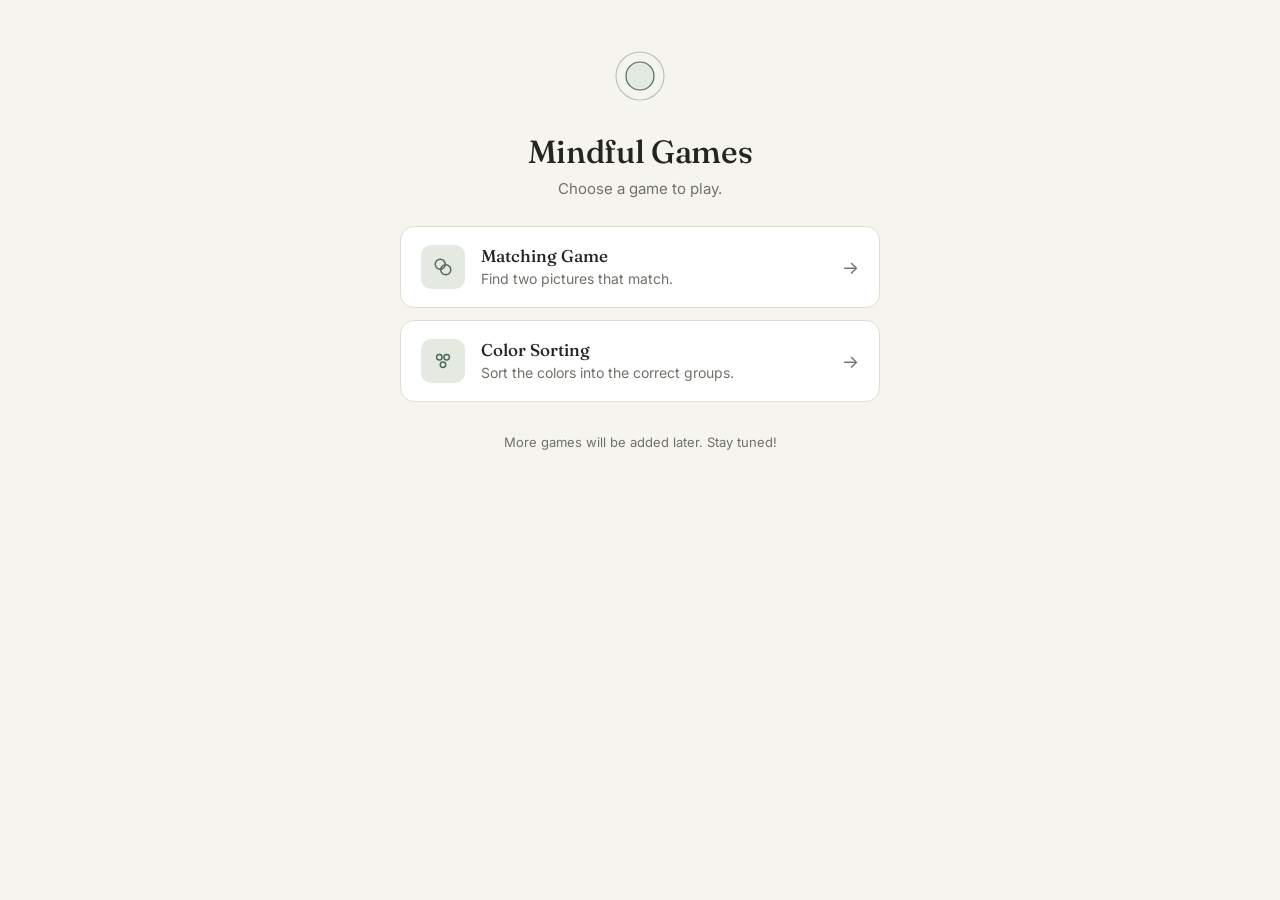
==== index.html @ 6a3053bf "Add files via upload" ====
<!DOCTYPE html>
<html lang="en">
<head>
<meta charset="UTF-8">
<meta name="viewport" content="width=device-width, initial-scale=1.0">
<title>Mindful Games</title>
<link rel="preconnect" href="https://fonts.googleapis.com">
<link rel="preconnect" href="https://fonts.gstatic.com" crossorigin>
<link rel="stylesheet" href="style.css">
</head>

<body>

  <main class="game-container menu-container">

    <div class="menu-badge" aria-hidden="true">
      <svg viewBox="0 0 56 56">
        <circle class="ring-outer" cx="28" cy="28" r="24"></circle>
        <circle class="ring-inner" cx="28" cy="28" r="14"></circle>
      </svg>
    </div>

    <h1>Mindful Games</h1>

    <p class="instructions">Choose a game to play.</p>

    <div class="game-selection">

      <a href="matching.html" class="game-option">
        <div class="game-icon">
          <svg viewBox="0 0 24 24" fill="none" stroke-width="1.6" stroke-linecap="round" stroke-linejoin="round">
            <circle cx="9" cy="9" r="5.5"></circle>
            <circle cx="15" cy="15" r="5.5"></circle>
          </svg>
        </div>
        <div class="game-option-text">
          <h2>Matching Game</h2>
          <p>Find two pictures that match.</p>
        </div>
        <span class="game-arrow" aria-hidden="true">&rarr;</span>
      </a>

      <a href="sorting.html" class="game-option">
        <div class="game-icon">
          <svg viewBox="0 0 24 24" fill="none" stroke-width="1.6" stroke-linecap="round" stroke-linejoin="round">
            <circle cx="8" cy="8" r="3"></circle>
            <circle cx="16" cy="8" r="3"></circle>
            <circle cx="12" cy="16" r="3"></circle>
          </svg>
        </div>
        <div class="game-option-text">
          <h2>Color Sorting</h2>
          <p>Sort the colors into the correct groups.</p>
        </div>
        <span class="game-arrow" aria-hidden="true">&rarr;</span>
      </a>

    </div>

    <p class="menu-note">More games will be added later. Stay tuned!</p>

  </main>

</body>
</html>
---- style.css ----
@import url('https://fonts.googleapis.com/css2?family=Fraunces:opsz,wght@9..144,400;9..144,500;9..144,600&family=Inter:wght@400;500;600&display=swap');

:root{
  --bg: #F6F4EE;
  --surface: #FFFFFF;
  --text-primary: #23261F;
  --text-secondary: #6E7268;
  --accent: #4C6B57;
  --accent-soft: #E4EAE1;
  --border: #E2DDCF;
  --border-hover: #C9C2AE;
  --radius: 14px;

  --success: #4C6B57;
  --success-soft: #E4EAE1;
  --retry: #B5654A;
  --retry-soft: #F3E4DD;
}

*{ box-sizing: border-box; }

body{
  margin: 0;
  min-height: 100vh;
  display: flex;
  align-items: flex-start;
  justify-content: center;
  background: var(--bg);
  color: var(--text-primary);
  font-family: 'Inter', -apple-system, BlinkMacSystemFont, sans-serif;
  padding: 48px 20px;
}

.game-container{
  width: 100%;
  max-width: 560px;
}

/* back link */

.back-link{
  display: inline-flex;
  align-items: center;
  gap: 4px;
  font-size: 14px;
  color: var(--text-secondary);
  text-decoration: none;
  margin-bottom: 24px;
  transition: color 0.2s ease;
}

.back-link:hover{
  color: var(--accent);
}

/* headings */

h1{
  font-family: 'Fraunces', serif;
  font-weight: 500;
  font-size: 32px;
  letter-spacing: -0.01em;
  text-align: center;
  margin: 0 0 8px;
  color: var(--text-primary);
}

.instructions{
  text-align: center;
  font-size: 15px;
  color: var(--text-secondary);
  margin: 0 0 28px;
}

/* status */

.status-bar{
  display: flex;
  align-items: center;
  justify-content: space-between;
  gap: 16px;
  background: var(--surface);
  border: 1px solid var(--border);
  border-radius: var(--radius);
  padding: 14px 20px;
  margin-bottom: 20px;
}

.level-display{
  font-family: 'Fraunces', serif;
  font-weight: 500;
  font-size: 16px;
  margin: 0;
  color: var(--text-primary);
}

.stats{
  display: flex;
  gap: 24px;
}

.stat{
  display: flex;
  flex-direction: column;
  align-items: flex-end;
}

.stat-label{
  font-size: 12px;
  color: var(--text-secondary);
}

.stat-value{
  font-size: 15px;
  font-weight: 600;
  color: var(--accent);
}

/* message */

.message{
  text-align: center;
  font-size: 14px;
  color: var(--text-secondary);
  background: var(--accent-soft);
  border-radius: var(--radius);
  padding: 12px 16px;
  margin: 0 0 24px;
  transition: background 0.2s ease, color 0.2s ease;
}

.message.message-success{
  background: var(--success-soft);
  color: var(--success);
}

.message.message-retry{
  background: var(--retry-soft);
  color: var(--retry);
}

/* matching game */

.game-board{
  display: grid;
  gap: 12px;
  margin-bottom: 28px;
}

.card{
  aspect-ratio: 1 / 1;
  display: flex;
  align-items: center;
  justify-content: center;
  font-size: 44px;
  background: var(--surface);
  border: 1px solid var(--border);
  border-radius: var(--radius);
  cursor: pointer;
  transition: border-color 0.2s ease, transform 0.15s ease, box-shadow 0.2s ease;
  padding: 0;
}

.card:hover:not(:disabled){
  border-color: var(--border-hover);
  transform: translateY(-1px);
  box-shadow: 0 4px 16px rgba(35, 38, 31, 0.06);
}

.card:focus-visible{
  outline: 2px solid var(--accent);
  outline-offset: 2px;
}

.card-back{
  color: var(--text-secondary);
  font-family: 'Fraunces', serif;
  font-size: 20px;
}

.card.flipped{
  border-color: var(--accent);
  background: var(--accent-soft);
}

.card.mismatch{
  border-color: var(--retry);
  background: var(--retry-soft);
}

.card.matched{
  border-color: var(--accent);
  background: var(--success-soft);
  opacity: 0.6;
  cursor: default;
  transform: none;
  box-shadow: none;
}

.game-board.game-won .card{
  animation: settle 0.4s ease;
}

@keyframes settle{
  0% { transform: scale(1); }
  50% { transform: scale(1.03); }
  100% { transform: scale(1); }
}

/* sorting game */

.sorting-label{
  text-align: center;
  font-size: 14px;
  color: var(--text-secondary);
  margin: 0 0 12px;
}

.color-items{
  display: flex;
  flex-wrap: wrap;
  justify-content: center;
  gap: 18px;
  margin-bottom: 28px;
}

.color-item{
  width: 100px;
  height: 100px;
  border-radius: 50%;
  border: 3.5px solid var(--surface);
  box-shadow: 0 0 0 1px var(--border);
  cursor: pointer;
  padding: 0;
  transition: transform 0.15s ease, box-shadow 0.2s ease;
}

.color-item:hover:not(:disabled){
  transform: translateY(-2px);
}

.color-item:focus-visible{
  outline: 2px solid var(--accent);
  outline-offset: 2px;
}

.color-item.selected{
  box-shadow: 0 0 0 5px var(--accent);
  transform: translateY(-2px);
}

.color-item.sorted{
  opacity: 0.3;
  cursor: default;
  transform: none;
  box-shadow: 0 0 0 1px var(--border);
}

.color-bins{
  display: flex;
  flex-wrap: wrap;
  justify-content: center;
  gap: 16px;
  margin-bottom: 28px;
}

.color-bin{
  display: flex;
  align-items: center;
  gap: 14px;
  padding: 18px 26px;
  background: var(--surface);
  border: 1px solid var(--border);
  border-radius: var(--radius);
  cursor: pointer;
  font-family: 'Inter', sans-serif;
  transition: border-color 0.2s ease, transform 0.15s ease, box-shadow 0.2s ease;
}

.color-bin:hover{
  border-color: var(--border-hover);
  transform: translateY(-1px);
  box-shadow: 0 4px 16px rgba(35, 38, 31, 0.06);
}

.color-bin:focus-visible{
  outline: 2px solid var(--accent);
  outline-offset: 2px;
}

.bin-color{
  width: 32px;
  height: 32px;
  border-radius: 50%;
  flex-shrink: 0;
}

.bin-name{
  font-size: 20px;
  color: var(--text-primary);
}

.color-bin.correct-bin{
  border-color: var(--accent);
  background: var(--success-soft);
}

.color-bin.incorrect-bin{
  border-color: var(--retry);
  background: var(--retry-soft);
}

/* buttons */

.button-container{
  display: flex;
  justify-content: center;
  gap: 12px;
}

.next-level-button,
.restart-button{
  font-family: 'Inter', sans-serif;
  font-size: 14px;
  font-weight: 500;
  padding: 12px 24px;
  border-radius: var(--radius);
  cursor: pointer;
  transition: transform 0.15s ease, box-shadow 0.2s ease, background 0.2s ease;
}

.next-level-button{
  background: var(--accent);
  color: var(--surface);
  border: 1px solid var(--accent);
}

.next-level-button:hover{
  transform: translateY(-1px);
  box-shadow: 0 4px 16px rgba(35, 38, 31, 0.12);
}

.restart-button{
  background: var(--surface);
  color: var(--text-primary);
  border: 1px solid var(--border);
}

.restart-button:hover{
  border-color: var(--border-hover);
  transform: translateY(-1px);
  box-shadow: 0 4px 16px rgba(35, 38, 31, 0.06);
}

.next-level-button:focus-visible,
.restart-button:focus-visible{
  outline: 2px solid var(--accent);
  outline-offset: 2px;
}

/* main page */

.menu-container{
  width: 100%;
  max-width: 480px;
}

.menu-badge{
  width: 56px;
  height: 56px;
  margin: 0 auto 28px;
  position: relative;
}
.menu-badge svg{ width: 100%; height: 100%; display: block; }
.menu-badge .ring-outer{
  fill: none;
  stroke: var(--accent);
  stroke-width: 1.2;
  opacity: 0.35;
  transform-origin: center;
  animation: breathe 4.5s ease-in-out infinite;
}
.menu-badge .ring-inner{
  fill: var(--accent-soft);
  stroke: var(--accent);
  stroke-width: 1.2;
}
@keyframes breathe{
  0%, 100% { transform: scale(0.85); opacity: 0.25; }
  50% { transform: scale(1); opacity: 0.5; }
}
@media (prefers-reduced-motion: reduce){
  .menu-badge .ring-outer{ animation: none; }
}

.game-selection{
  display: flex;
  flex-direction: column;
  gap: 12px;
}

.game-option{
  display: flex;
  align-items: center;
  gap: 16px;
  padding: 18px 20px;
  background: var(--surface);
  border: 1px solid var(--border);
  border-radius: var(--radius);
  text-decoration: none;
  color: inherit;
  transition: border-color 0.2s ease, transform 0.2s ease, box-shadow 0.2s ease;
}

.game-option:hover{
  border-color: var(--border-hover);
  transform: translateY(-1px);
  box-shadow: 0 4px 16px rgba(35, 38, 31, 0.06);
}

.game-option:focus-visible{
  outline: 2px solid var(--accent);
  outline-offset: 2px;
}

.game-icon{
  flex-shrink: 0;
  width: 44px;
  height: 44px;
  border-radius: 10px;
  background: var(--accent-soft);
  display: flex;
  align-items: center;
  justify-content: center;
}

.game-icon svg{
  width: 22px;
  height: 22px;
  stroke: var(--accent);
}

.game-option-text{
  flex: 1;
  min-width: 0;
}

.game-option-text h2{
  font-family: 'Fraunces', serif;
  font-weight: 500;
  font-size: 17px;
  margin: 0 0 3px;
  color: var(--text-primary);
}

.game-option-text p{
  font-size: 14px;
  color: var(--text-secondary);
  margin: 0;
  line-height: 1.4;
}

.game-arrow{
  flex-shrink: 0;
  color: var(--text-secondary);
  font-size: 18px;
  transition: transform 0.2s ease, color 0.2s ease;
}

.game-option:hover .game-arrow{
  transform: translateX(3px);
  color: var(--accent);
}

.menu-note{
  text-align: center;
  font-size: 13px;
  color: var(--text-secondary);
  margin: 32px 0 0;
}
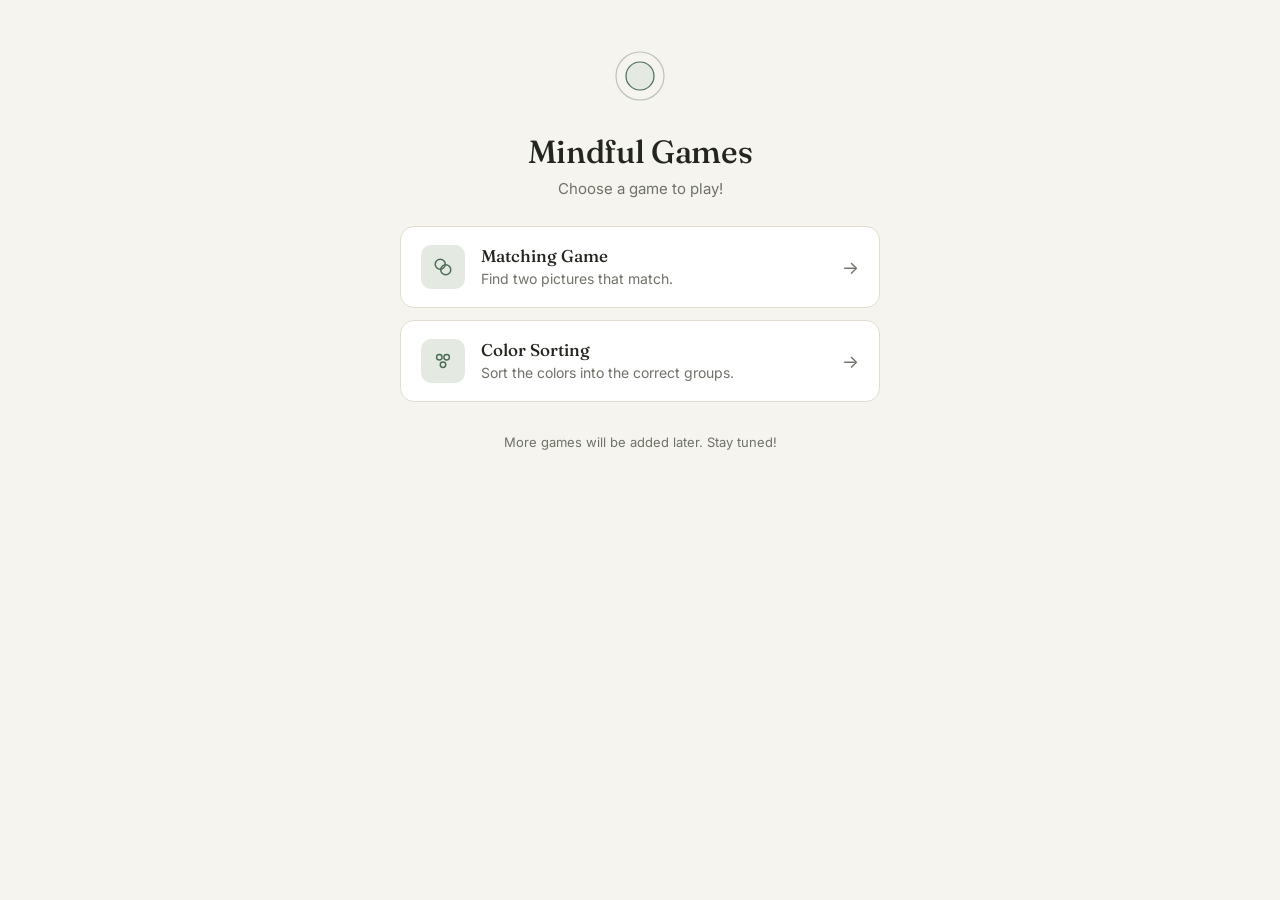
==== commit 49a1e436: "Update games and add new features" ====
--- a/index.html
+++ b/index.html
@@ -22,7 +22,7 @@
 
     <h1>Mindful Games</h1>
 
-    <p class="instructions">Choose a game to play.</p>
+    <p class="instructions">Choose a game to play!</p>
 
     <div class="game-selection">
 
--- a/style.css
+++ b/style.css
@@ -118,15 +118,27 @@
 
 /* message */
 
-.message{
+.message {
   text-align: center;
-  font-size: 14px;
+
+  /* Bigger, easier-to-read text */
+  font-size: 20px;
+  font-weight: 600;
+  line-height: 1.5;
+
   color: var(--text-secondary);
   background: var(--accent-soft);
+
   border-radius: var(--radius);
-  padding: 12px 16px;
+
+  /* Makes the message box larger too */
+  padding: 18px 20px;
+
   margin: 0 0 24px;
-  transition: background 0.2s ease, color 0.2s ease;
+
+  transition:
+    background 0.2s ease,
+    color 0.2s ease;
 }
 
 .message.message-success{
@@ -477,4 +489,447 @@
   font-size: 13px;
   color: var(--text-secondary);
   margin: 32px 0 0;
+}
+
+/* progress */
+
+.progress-section {
+  margin-bottom: 18px;
+}
+
+.progress-info {
+  display: flex;
+  justify-content: space-between;
+  align-items: center;
+
+  margin-bottom: 7px;
+
+  font-size: 12px;
+  font-weight: 500;
+
+  color: var(--text-secondary);
+}
+
+.progress-track {
+  width: 100%;
+  height: 10px;
+
+  overflow: hidden;
+
+  background: var(--surface);
+
+  border: 1px solid var(--border);
+  border-radius: 999px;
+}
+
+.progress-fill {
+  width: 0%;
+  height: 100%;
+
+  background: var(--accent);
+
+  border-radius: 999px;
+
+  transition: width 0.4s ease;
+}
+
+
+/* confetti */
+
+.confetti-piece {
+  position: fixed;
+
+  width: 12px;
+  height: 12px;
+
+  border-radius: 3px;
+
+  pointer-events: none;
+
+  z-index: 9999;
+
+  animation:
+    confetti-pop 900ms ease-out forwards;
+}
+
+@keyframes confetti-pop {
+
+  0% {
+    transform:
+      translate(-50%, -50%)
+      scale(0.5)
+      rotate(0deg);
+
+    opacity: 1;
+  }
+
+  70% {
+    opacity: 1;
+  }
+
+  100% {
+    transform:
+      translate(
+        calc(-50% + var(--x)),
+        calc(-50% + var(--y))
+      )
+      scale(1)
+      rotate(var(--rotation));
+
+    opacity: 0;
+  }
+}
+
+
+/* respect reduced motion settings */
+
+@media (prefers-reduced-motion: reduce) {
+
+  .confetti-piece {
+    display: none;
+  }
+
+  .progress-fill {
+    transition: none;
+  }
+}
+
+
+
+/* ========================================
+   LARGE MATCHING INSTRUCTION CARD
+======================================== */
+
+.message.message-target {
+  display: flex;
+  flex-direction: column;
+  align-items: center;
+  justify-content: center;
+
+  background: var(--surface);
+
+  border: 2px solid var(--accent);
+  border-radius: 18px;
+
+  padding: 22px 20px;
+
+  min-height: 180px;
+
+  box-shadow: 0 4px 16px rgba(35, 38, 31, 0.06);
+}
+
+
+/* "Find another" */
+
+.target-title {
+  display: block;
+
+  font-size: 22px;
+  font-weight: 600;
+
+  color: var(--text-primary);
+
+  margin-bottom: 8px;
+}
+
+
+/* Large target picture */
+
+.target-emoji {
+  display: block;
+
+  font-size: 64px;
+  line-height: 1.2;
+
+  margin: 4px 0 10px;
+}
+
+
+/* "Choose the matching card" */
+
+.target-hint {
+  display: block;
+
+  font-size: 15px;
+  font-weight: 500;
+
+  color: var(--text-secondary);
+}
+
+
+
+/* ========================================
+   OBJECT SORTING
+======================================== */
+
+
+/* Theme choices */
+
+.theme-options {
+  display: grid;
+  grid-template-columns: repeat(3, 1fr);
+  gap: 14px;
+  margin-bottom: 28px;
+}
+
+.theme-button {
+  min-height: 170px;
+
+  display: flex;
+  flex-direction: column;
+  align-items: center;
+  justify-content: center;
+
+  padding: 20px 14px;
+
+  background: var(--surface);
+
+  border: 2px solid var(--border);
+  border-radius: 18px;
+
+  cursor: pointer;
+
+  font-family: 'Inter', sans-serif;
+
+  transition:
+    transform 0.15s ease,
+    border-color 0.2s ease,
+    box-shadow 0.2s ease;
+}
+
+.theme-button:hover {
+  transform: translateY(-2px);
+
+  border-color: var(--accent);
+
+  box-shadow:
+    0 4px 16px rgba(35, 38, 31, 0.08);
+}
+
+.theme-button:focus-visible {
+  outline: 3px solid var(--accent);
+  outline-offset: 3px;
+}
+
+.theme-emoji {
+  font-size: 52px;
+  line-height: 1;
+
+  margin-bottom: 12px;
+}
+
+.theme-name {
+  font-family: 'Fraunces', serif;
+
+  font-size: 21px;
+  font-weight: 600;
+
+  color: var(--text-primary);
+
+  margin-bottom: 6px;
+}
+
+.theme-description {
+  font-size: 13px;
+  line-height: 1.4;
+
+  color: var(--text-secondary);
+
+  text-align: center;
+}
+
+
+/* ========================================
+   OBJECTS TO SORT
+======================================== */
+
+.object-items {
+  display: grid;
+
+  grid-template-columns:
+    repeat(3, 1fr);
+
+  gap: 14px;
+
+  margin-bottom: 30px;
+}
+
+.object-item {
+  min-height: 130px;
+
+  display: flex;
+  flex-direction: column;
+
+  align-items: center;
+  justify-content: center;
+
+  gap: 8px;
+
+  background: var(--surface);
+
+  border: 2px solid var(--border);
+  border-radius: 18px;
+
+  cursor: pointer;
+
+  font-family: 'Inter', sans-serif;
+
+  padding: 14px;
+
+  transition:
+    transform 0.15s ease,
+    border-color 0.2s ease,
+    box-shadow 0.2s ease;
+}
+
+.object-item:hover:not(:disabled) {
+  transform: translateY(-2px);
+
+  border-color: var(--border-hover);
+
+  box-shadow:
+    0 4px 16px rgba(35, 38, 31, 0.08);
+}
+
+.object-item:focus-visible {
+  outline: 3px solid var(--accent);
+  outline-offset: 3px;
+}
+
+.object-item.selected {
+  border: 4px solid var(--accent);
+
+  background: var(--accent-soft);
+
+  transform: scale(1.04);
+}
+
+.object-item.sorted {
+  opacity: 0.25;
+
+  cursor: default;
+
+  transform: none;
+}
+
+.object-emoji {
+  font-size: 54px;
+
+  line-height: 1;
+}
+
+.object-name {
+  font-size: 17px;
+
+  font-weight: 600;
+
+  color: var(--text-primary);
+}
+
+
+/* ========================================
+   SORTING CATEGORY BOXES
+======================================== */
+
+.object-bins {
+  display: grid;
+
+  grid-template-columns:
+    repeat(2, 1fr);
+
+  gap: 18px;
+
+  margin-bottom: 30px;
+}
+
+.object-bin {
+  min-height: 150px;
+
+  display: flex;
+  flex-direction: column;
+
+  align-items: center;
+  justify-content: center;
+
+  gap: 10px;
+
+  padding: 20px;
+
+  background: var(--surface);
+
+  border: 3px solid var(--border);
+
+  border-radius: 20px;
+
+  cursor: pointer;
+
+  font-family: 'Inter', sans-serif;
+
+  transition:
+    transform 0.15s ease,
+    border-color 0.2s ease,
+    background 0.2s ease;
+}
+
+.object-bin:hover {
+  transform: translateY(-2px);
+
+  border-color: var(--accent);
+}
+
+.object-bin:focus-visible {
+  outline: 3px solid var(--accent);
+  outline-offset: 3px;
+}
+
+.bin-emoji {
+  font-size: 54px;
+  line-height: 1;
+}
+
+.object-bin .bin-name {
+  font-family: 'Fraunces', serif;
+
+  font-size: 22px;
+  font-weight: 600;
+
+  color: var(--text-primary);
+}
+
+.object-bin.correct-bin {
+  border-color: var(--success);
+
+  background: var(--success-soft);
+}
+
+.object-bin.incorrect-bin {
+  border-color: var(--retry);
+
+  background: var(--retry-soft);
+}
+
+
+/* ========================================
+   SMALL SCREEN
+======================================== */
+
+@media (max-width: 520px) {
+
+  .theme-options {
+    grid-template-columns: 1fr;
+  }
+
+  .theme-button {
+    min-height: 130px;
+  }
+
+  .object-items {
+    grid-template-columns:
+      repeat(2, 1fr);
+  }
+
+  .object-bins {
+    grid-template-columns: 1fr;
+  }
+
 }
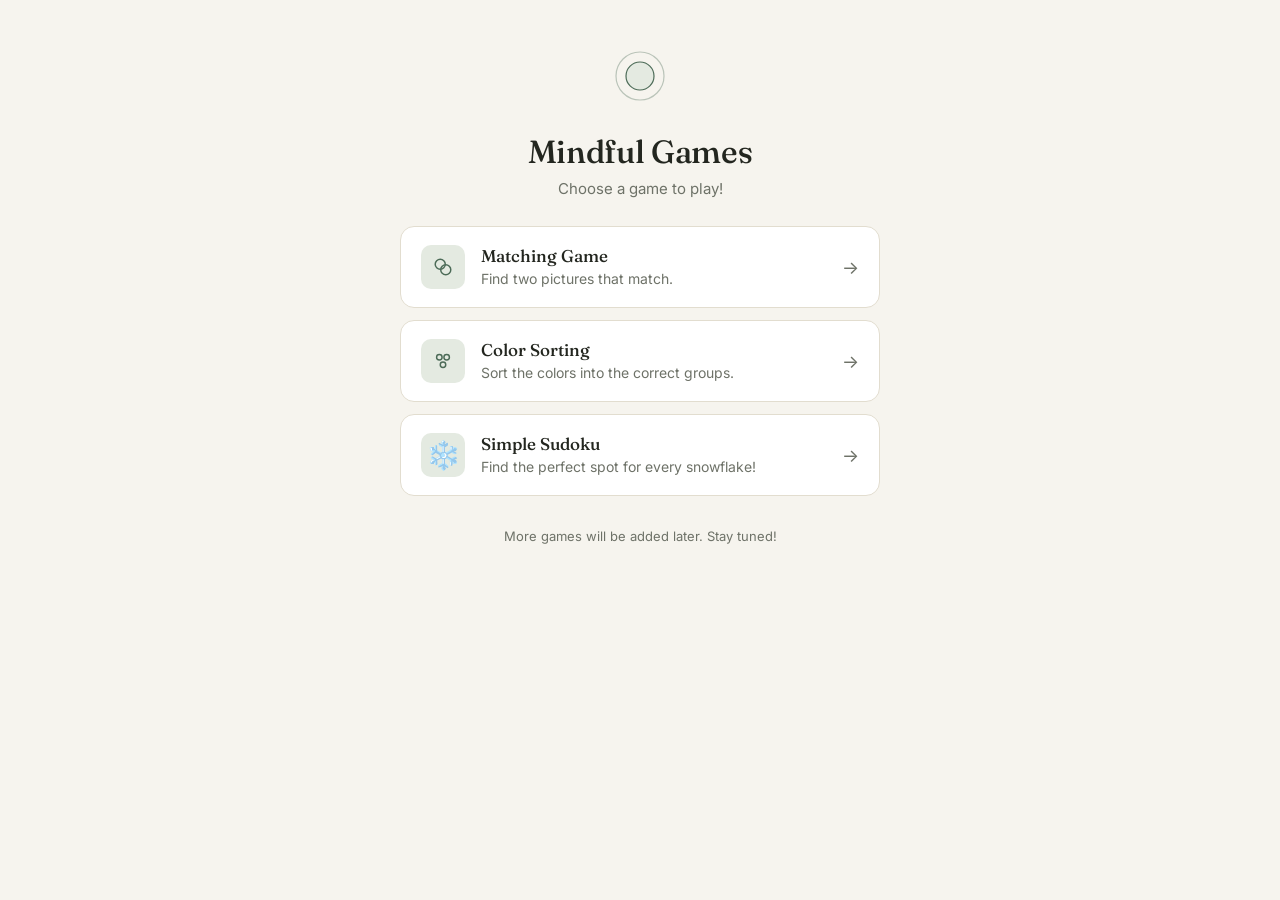
==== commit 31247d73: "add sudoku game" ====
--- a/index.html
+++ b/index.html
@@ -54,6 +54,19 @@
         </div>
         <span class="game-arrow" aria-hidden="true">&rarr;</span>
       </a>
+            <!-- Simple Sudoku -->
+      <a href="simplesudoku.html" class="game-option">
+        <div class="game-icon">
+          <span style="font-size: 28px;">❄️</span>
+        </div>
+
+        <div class="game-option-text">
+          <h2>Simple Sudoku</h2>
+          <p>Find the perfect spot for every snowflake!</p>
+        </div>
+
+        <span class="game-arrow" aria-hidden="true">&rarr;</span>
+      </a>
 
     </div>
 
--- a/style.css
+++ b/style.css
@@ -932,4 +932,398 @@
     grid-template-columns: 1fr;
   }
 
-}+}
+
+
+
+
+
+
+/* ==========================================
+   CAT PUZZLE
+========================================== */
+
+.cat-game {
+  max-width: 650px;
+  margin: 30px auto;
+  text-align: center;
+}
+
+.cat-subtitle {
+  font-size: 1.15rem;
+  color: #64748b;
+}
+
+.cat-status {
+  display: flex;
+  justify-content: space-between;
+  gap: 12px;
+  margin: 22px 0;
+  font-weight: 700;
+  font-size: 1.1rem;
+}
+
+.cat-instructions {
+  background: #f1f5ff;
+  border-radius: 16px;
+  padding: 18px;
+  margin-bottom: 22px;
+}
+
+.cat-instructions h2 {
+  margin: 0 0 8px;
+  font-size: 1.35rem;
+}
+
+.cat-instructions p {
+  margin: 0;
+  line-height: 1.6;
+  font-size: 1.1rem;
+}
+
+.cat-board {
+  --cat-size: 4;
+  display: grid;
+  grid-template-columns:
+    repeat(var(--cat-size), minmax(0, 1fr));
+  gap: 4px;
+  width: min(100%, 420px);
+  margin: 0 auto 24px;
+  padding: 5px;
+  background: #64748b;
+  border-radius: 12px;
+}
+
+.cat-square {
+  aspect-ratio: 1;
+  min-width: 0;
+  border: 0;
+  border-radius: 5px;
+  font-size: clamp(1.6rem, 6vw, 2.5rem);
+  cursor: pointer;
+  display: flex;
+  align-items: center;
+  justify-content: center;
+  color: #334155;
+  transition: transform 0.12s ease;
+}
+
+.cat-square:hover {
+  filter: brightness(0.96);
+}
+
+.cat-square:focus-visible {
+  outline: 3px solid #2563eb;
+  outline-offset: -3px;
+}
+
+.cat-tools,
+.cat-actions {
+  display: flex;
+  flex-wrap: wrap;
+  justify-content: center;
+  gap: 10px;
+  margin: 18px 0;
+}
+
+.cat-tool,
+.cat-actions button,
+.cat-start-over {
+  padding: 13px 18px;
+  border: 2px solid #dbe3f0;
+  border-radius: 12px;
+  background: white;
+  color: #334155;
+  font-size: 1rem;
+  font-weight: 600;
+  cursor: pointer;
+}
+
+.cat-tool.active {
+  background: #dbeafe;
+  border-color: #60a5fa;
+}
+
+.cat-message {
+  background: #f0fdf4;
+  border-radius: 14px;
+  padding: 16px;
+  font-size: 1.15rem;
+  font-weight: 600;
+  min-height: 60px;
+  line-height: 1.5;
+}
+
+.cat-actions button {
+  background: #e9e9ff;
+}
+
+.cat-actions button:hover,
+.cat-start-over:hover {
+  filter: brightness(0.95);
+}
+
+.cat-actions button[hidden] {
+  display: none;
+}
+
+.cat-start-over {
+  margin-top: 10px;
+}
+
+@media (max-width: 480px) {
+  .cat-game {
+    padding: 16px;
+  }
+
+  .cat-status {
+    font-size: 0.95rem;
+  }
+
+  .cat-tool,
+  .cat-actions button {
+    font-size: 0.95rem;
+    padding: 12px;
+  }
+}
+
+@media (prefers-reduced-motion: reduce) {
+  .cat-square {
+    transition: none;
+  }
+}
+
+
+/* ==========================================
+   SIMPLE SUDOKU - LEVEL PROGRESS SUMMARY
+========================================== */
+
+.level-progress {
+    background: #f0fdf4;
+    border: 2px solid #bbf7d0;
+    border-radius: 18px;
+
+    padding: 24px;
+    margin: 20px auto;
+
+    max-width: 500px;
+    text-align: center;
+}
+
+/* Hide progress until a level is completed */
+
+.level-progress[hidden] {
+    display: none;
+}
+
+/* Progress heading */
+
+.level-progress h2 {
+    font-size: 1.6rem;
+    color: #166534;
+    margin: 0 0 10px;
+}
+
+/* Subtitle */
+
+.progress-subtitle {
+    font-size: 1.05rem;
+    color: #475569;
+    margin-bottom: 20px;
+}
+
+/* Statistics grid */
+
+.progress-stats {
+    display: grid;
+    grid-template-columns: repeat(2, minmax(0, 1fr));
+    gap: 12px;
+}
+
+/* Individual statistic card */
+
+.progress-stat {
+    background: #ffffff;
+    border-radius: 12px;
+    padding: 18px 10px;
+
+    display: flex;
+    flex-direction: column;
+    align-items: center;
+    gap: 8px;
+}
+
+/* Statistic number */
+
+.progress-stat strong {
+    font-size: 1.35rem;
+    color: #334155;
+}
+
+/* Statistic label */
+
+.progress-stat span {
+    font-size: 0.95rem;
+    color: #64748b;
+}
+
+/* Save confirmation */
+
+#progressSavedMessage {
+    margin: 18px 0 0;
+    color: #166534;
+    font-size: 1rem;
+    font-weight: 600;
+}
+
+/* Mobile adjustments */
+
+@media (max-width: 400px) {
+    .level-progress {
+        padding: 16px;
+    }
+
+    .progress-stat {
+        padding: 14px 8px;
+    }
+}
+
+
+/* ==========================================
+   SIMPLE SUDOKU - STAGE 1 PROGRESS
+========================================== */
+
+.level-progress {
+    background: #f0fdf4;
+    border: 2px solid #bbf7d0;
+    border-radius: 18px;
+    padding: 24px;
+    margin: 20px auto;
+    max-width: 500px;
+    text-align: center;
+}
+
+.level-progress[hidden],
+.level-recommendation[hidden] {
+    display: none;
+}
+
+.level-progress h2 {
+    font-size: 1.6rem;
+    color: #166534;
+    margin: 0 0 10px;
+}
+
+.progress-subtitle {
+    font-size: 1.05rem;
+    color: #475569;
+    margin-bottom: 20px;
+}
+
+.progress-stats {
+    display: grid;
+    grid-template-columns: repeat(2, minmax(0, 1fr));
+    gap: 12px;
+}
+
+.progress-stat {
+    background: #ffffff;
+    border-radius: 12px;
+    padding: 18px 10px;
+    display: flex;
+    flex-direction: column;
+    align-items: center;
+    gap: 8px;
+}
+
+.progress-stat strong {
+    font-size: 1.35rem;
+    color: #334155;
+}
+
+.progress-stat span {
+    font-size: 0.95rem;
+    color: #64748b;
+}
+
+#progressSavedMessage {
+    margin: 18px 0 0;
+    color: #166534;
+    font-size: 1rem;
+    font-weight: 600;
+}
+
+/* ==========================================
+   SIMPLE SUDOKU - STAGE 2 RECOMMENDATION
+========================================== */
+
+.level-recommendation {
+    margin-top: 24px;
+    padding: 22px;
+    background: #f1f5ff;
+    border: 2px solid #dbeafe;
+    border-radius: 16px;
+    text-align: center;
+}
+
+.level-recommendation h3 {
+    color: #475569;
+    font-size: 1.15rem;
+    margin: 0 0 14px;
+}
+
+#recommendationTitle {
+    color: #334155;
+    font-size: 1.3rem;
+    margin: 0 0 10px;
+}
+
+#recommendationMessage {
+    color: #475569;
+    font-size: 1rem;
+    line-height: 1.7;
+    margin: 0 0 16px;
+}
+
+#recommendationLevel {
+    font-weight: 700;
+    color: #334155;
+    font-size: 1.05rem;
+    margin-bottom: 18px;
+}
+
+#recommendationButton {
+    background: #dbeafe;
+    color: #1e3a8a;
+    border: 2px solid #bfdbfe;
+    border-radius: 12px;
+    padding: 13px 20px;
+    font-size: 1rem;
+    font-weight: 700;
+    cursor: pointer;
+}
+
+#recommendationButton:hover {
+    background: #bfdbfe;
+}
+
+#recommendationButton:focus-visible {
+    outline: 3px solid #2563eb;
+    outline-offset: 3px;
+}
+
+@media (max-width: 480px) {
+    .level-progress,
+    .level-recommendation {
+        padding: 16px;
+    }
+
+    .progress-stat {
+        padding: 14px 8px;
+    }
+
+    #recommendationButton {
+        width: 100%;
+    }
+}
+
